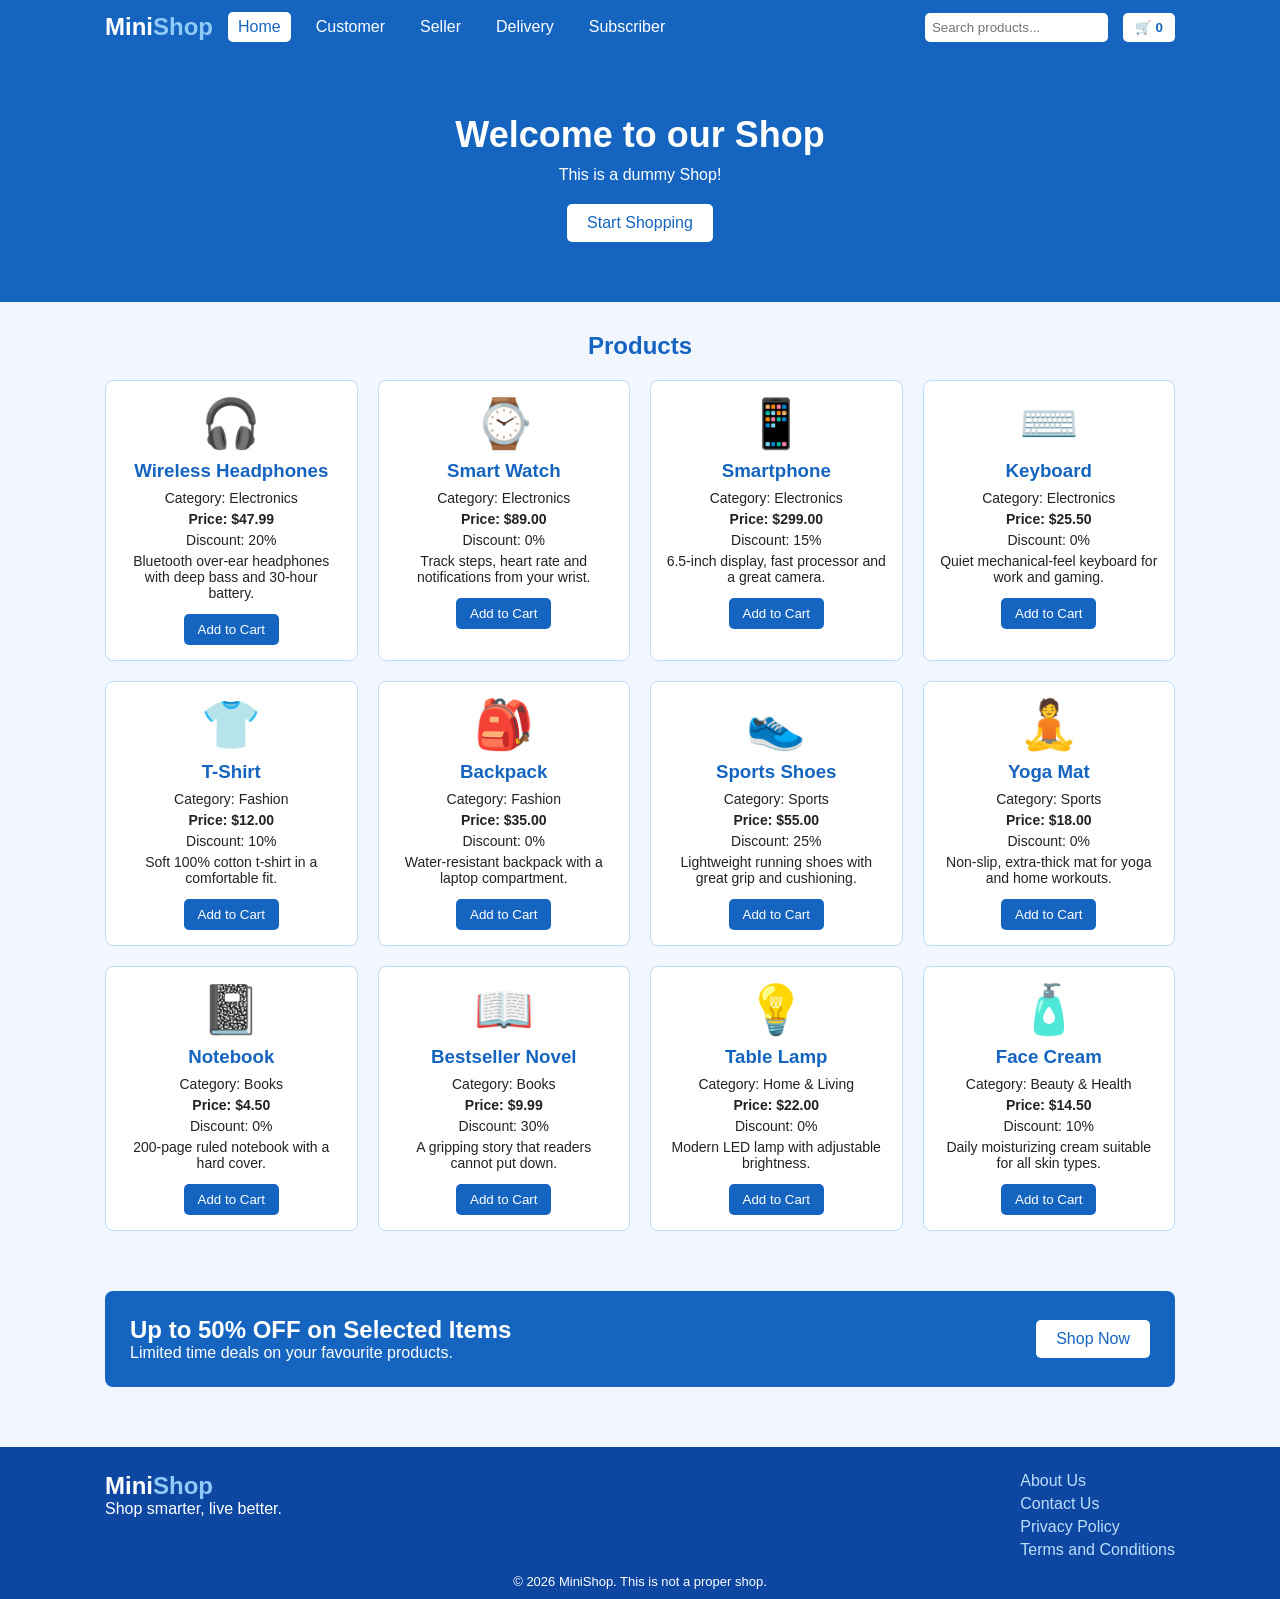
==== index.html @ 2b52692c "front-end" ====
<!DOCTYPE html>
<html lang="en">
  <head>
    <meta charset="UTF-8" />
    <meta name="viewport" content="width=device-width, initial-scale=1.0" />
    <title>MiniShop</title>
    <link rel="stylesheet" href="style.css" />
  </head>
  <body>

    <header class="navbar">
      <div class="container nav-inner">
        <a href="#" class="logo" data-page="home">Mini<span>Shop</span></a>

        <nav id="navLinks" class="nav-links">
          <a href="#" data-page="home" class="active">Home</a>
          <a href="#" data-page="customer">Customer</a>
          <a href="#" >Seller</a>
          <a href="#" >Delivery</a>
          <a href="#" >Subscriber</a>
        </nav>

        <input type="search" id="searchInput" placeholder="Search products..." />
        <button id="cartBtn" class="cart-btn">🛒 <span id="cartCount">0</span></button>
        <button id="menuToggle" class="menu-toggle">☰</button>
      </div>
    </header>

    <main>
   
      <div id="home" class="page">
        <section class="first">
          <h1>Welcome to our Shop</h1>
          <p>This is a dummy Shop!</p>
          <button id="startShopping" class="btn btn-light">Start Shopping</button>
        </section>

        <section id="products" class="container section">
          <h2 class="section-title">Products</h2>

          <div class="product-grid">
            <div class="product-card">
              <div class="product-icon">🎧</div>
              <h3>Wireless Headphones</h3>
              <p>Category: Electronics</p>
              <p class="price">Price: $47.99</p>
              <p>Discount: 20%</p>
              <p>Bluetooth over-ear headphones with deep bass and 30-hour battery.</p>
              <button class="add-to-cart">Add to Cart</button>
            </div>

            <div class="product-card">
              <div class="product-icon">⌚</div>
              <h3>Smart Watch</h3>
              <p>Category: Electronics</p>
              <p class="price">Price: $89.00</p>
              <p>Discount: 0%</p>
              <p>Track steps, heart rate and notifications from your wrist.</p>
              <button class="add-to-cart">Add to Cart</button>
            </div>

            <div class="product-card">
              <div class="product-icon">📱</div>
              <h3>Smartphone</h3>
              <p>Category: Electronics</p>
              <p class="price">Price: $299.00</p>
              <p>Discount: 15%</p>
              <p>6.5-inch display, fast processor and a great camera.</p>
              <button class="add-to-cart">Add to Cart</button>
            </div>

            <div class="product-card">
              <div class="product-icon">⌨️</div>
              <h3>Keyboard</h3>
              <p>Category: Electronics</p>
              <p class="price">Price: $25.50</p>
              <p>Discount: 0%</p>
              <p>Quiet mechanical-feel keyboard for work and gaming.</p>
              <button class="add-to-cart">Add to Cart</button>
            </div>

            <div class="product-card">
              <div class="product-icon">👕</div>
              <h3>T-Shirt</h3>
              <p>Category: Fashion</p>
              <p class="price">Price: $12.00</p>
              <p>Discount: 10%</p>
              <p>Soft 100% cotton t-shirt in a comfortable fit.</p>
              <button class="add-to-cart">Add to Cart</button>
            </div>

            <div class="product-card">
              <div class="product-icon">🎒</div>
              <h3>Backpack</h3>
              <p>Category: Fashion</p>
              <p class="price">Price: $35.00</p>
              <p>Discount: 0%</p>
              <p>Water-resistant backpack with a laptop compartment.</p>
              <button class="add-to-cart">Add to Cart</button>
            </div>

            <div class="product-card">
              <div class="product-icon">👟</div>
              <h3>Sports Shoes</h3>
              <p>Category: Sports</p>
              <p class="price">Price: $55.00</p>
              <p>Discount: 25%</p>
              <p>Lightweight running shoes with great grip and cushioning.</p>
              <button class="add-to-cart">Add to Cart</button>
            </div>

            <div class="product-card">
              <div class="product-icon">🧘</div>
              <h3>Yoga Mat</h3>
              <p>Category: Sports</p>
              <p class="price">Price: $18.00</p>
              <p>Discount: 0%</p>
              <p>Non-slip, extra-thick mat for yoga and home workouts.</p>
              <button class="add-to-cart">Add to Cart</button>
            </div>

            <div class="product-card">
              <div class="product-icon">📓</div>
              <h3>Notebook</h3>
              <p>Category: Books</p>
              <p class="price">Price: $4.50</p>
              <p>Discount: 0%</p>
              <p>200-page ruled notebook with a hard cover.</p>
              <button class="add-to-cart">Add to Cart</button>
            </div>

            <div class="product-card">
              <div class="product-icon">📖</div>
              <h3>Bestseller Novel</h3>
              <p>Category: Books</p>
              <p class="price">Price: $9.99</p>
              <p>Discount: 30%</p>
              <p>A gripping story that readers cannot put down.</p>
              <button class="add-to-cart">Add to Cart</button>
            </div>

            <div class="product-card">
              <div class="product-icon">💡</div>
              <h3>Table Lamp</h3>
              <p>Category: Home &amp; Living</p>
              <p class="price">Price: $22.00</p>
              <p>Discount: 0%</p>
              <p>Modern LED lamp with adjustable brightness.</p>
              <button class="add-to-cart">Add to Cart</button>
            </div>

            <div class="product-card">
              <div class="product-icon">🧴</div>
              <h3>Face Cream</h3>
              <p>Category: Beauty &amp; Health</p>
              <p class="price">Price: $14.50</p>
              <p>Discount: 10%</p>
              <p>Daily moisturizing cream suitable for all skin types.</p>
              <button class="add-to-cart">Add to Cart</button>
            </div>
          </div>

          <p id="noResults" class="no-results" hidden>
            No products match your search. Try another word.
          </p>
        </section>

        <section class="container section">
          <div class="offer">
            <div>
              <h2>Up to 50% OFF on Selected Items</h2>
              <p>Limited time deals on your favourite products.</p>
            </div>
            <button id="shopNow" class="btn btn-light">Shop Now</button>
          </div>
        </section>
      </div>

      
      <div id="customer" class="page" hidden>
        <section class="container section">
          <h2 class="section-title">Customer Registration</h2>
          <form class="form-card" novalidate>
            <label>Full Name</label>
            <input type="text" name="full_name" placeholder="Your full name" />
            <small class="error"></small>

            <label>Email Address</label>
            <input type="email" name="email" placeholder="you@example.com" />
            <small class="error"></small>

            <label>Password</label>
            <input type="password" name="password" placeholder="At least 6 characters" />
            <small class="error"></small>

            <label>Confirm Password</label>
            <input type="password" name="confirm_password" placeholder="Repeat password" />
            <small class="error"></small>

            <label>Phone Number</label>
            <input type="tel" name="phone" placeholder="e.g. 01712345678" />
            <small class="error"></small>

            <label>Address</label>
            <textarea name="address" rows="3" placeholder="Your address"></textarea>
            <small class="error"></small>

            <button type="submit" class="btn btn-primary">Register as Customer</button>
          </form>
        </section>
      </div>

    </main>

    <footer class="footer">
      <div class="container footer-inner">
        <div>
          <a href="#" class="logo" data-page="home">Mini<span>Shop</span></a>
          <p>Shop smarter, live better.</p>
        </div>
        <div class="footer-links">
          <a href="#" class="info-link">About Us</a>
          <a href="#" class="info-link">Contact Us</a>
          <a href="#" class="info-link">Privacy Policy</a>
          <a href="#" class="info-link">Terms and Conditions</a>
        </div>
      </div>
      <p class="copyright">&copy; 2026 MiniShop. This is not a proper shop.</p>
    </footer>

    <div id="message" class="message"></div>

    <script src="script.js"></script>
  </body>
</html>
---- style.css ----
* {
  box-sizing: border-box;
  margin: 0;
  padding: 0;
}

body {
  font-family: Arial, sans-serif;
  background-color: #f2f7ff;
  color: #222;
}

a {
  text-decoration: none;
}

.container {
  max-width: 1100px;
  margin: 0 auto;
  padding: 0 15px;
}

.section {
  padding: 30px 15px;
}

.section-title {
  text-align: center;
  color: #1565c0;
  margin-bottom: 20px;
}

.navbar {
  background-color: #1565c0;
  padding: 12px 0;
  position: sticky;
  top: 0;
  z-index: 10;
}

.nav-inner {
  display: flex;
  align-items: center;
  gap: 15px;
  flex-wrap: wrap;
}

.logo {
  color: white;
  font-size: 24px;
  font-weight: bold;
}

.logo span {
  color: #90caf9;
}

.nav-links {
  display: flex;
  gap: 15px;
}

.nav-links a {
  color: white;
  padding: 6px 10px;
  border-radius: 5px;
}

.nav-links a:hover,
.nav-links a.active {
  background-color: white;
  color: #1565c0;
}

#searchInput {
  padding: 7px;
  border: none;
  border-radius: 5px;
  margin-left: auto;
}

.cart-btn {
  background-color: white;
  color: #1565c0;
  border: none;
  padding: 7px 12px;
  border-radius: 5px;
  cursor: pointer;
  font-weight: bold;
}

.menu-toggle {
  display: none;
  background: none;
  border: none;
  color: white;
  font-size: 24px;
  cursor: pointer;
}

.first {
  background-color: #1565c0;
  color: white;
  text-align: center;
  padding: 60px 15px;
}

.first h1 {
  font-size: 36px;
  margin-bottom: 10px;
}

.first p {
  margin-bottom: 20px;
}

.btn {
  padding: 10px 20px;
  border: none;
  border-radius: 5px;
  font-size: 16px;
  cursor: pointer;
}

.btn-light {
  background-color: white;
  color: #1565c0;
}

.btn-primary {
  background-color: #1565c0;
  color: white;
  width: 100%;
  margin-top: 10px;
}

.btn:hover {
  opacity: 0.85;
}

.product-grid {
  display: grid;
  grid-template-columns: repeat(auto-fill, minmax(240px, 1fr));
  gap: 20px;
}

.product-card {
  background-color: white;
  border: 1px solid #bbdefb;
  border-radius: 8px;
  padding: 15px;
  text-align: center;
}

.product-card:hover {
  box-shadow: 0 4px 10px rgba(21, 101, 192, 0.3);
}

.product-icon {
  font-size: 48px;
}

.product-card h3 {
  color: #1565c0;
  margin: 8px 0;
}

.product-card p {
  font-size: 14px;
  margin-bottom: 5px;
}

.price {
  font-weight: bold;
}

.add-to-cart {
  background-color: #1565c0;
  color: white;
  border: none;
  padding: 8px 14px;
  border-radius: 5px;
  cursor: pointer;
  margin-top: 8px;
}

.add-to-cart:hover {
  background-color: #0d47a1;
}

.no-results {
  text-align: center;
  color: #c62828;
  margin-top: 20px;
}

.offer {
  background-color: #1565c0;
  color: white;
  padding: 25px;
  border-radius: 8px;
  display: flex;
  justify-content: space-between;
  align-items: center;
  flex-wrap: wrap;
  gap: 15px;
}

.form-card {
  background-color: white;
  max-width: 450px;
  margin: 0 auto;
  padding: 25px;
  border-radius: 8px;
  border: 1px solid #bbdefb;
}

.form-card label {
  display: block;
  margin-top: 12px;
  font-weight: bold;
  color: #1565c0;
}

.form-card input,
.form-card select,
.form-card textarea {
  width: 100%;
  padding: 8px;
  margin-top: 5px;
  border: 1px solid #90caf9;
  border-radius: 5px;
  font-size: 14px;
}

.error {
  color: #c62828;
  font-size: 13px;
}

.success {
  color: #2e7d32;
  margin-top: 10px;
  text-align: center;
}

.footer {
  background-color: #0d47a1;
  color: white;
  padding: 25px 0 10px;
  margin-top: 30px;
}

.footer-inner {
  display: flex;
  justify-content: space-between;
  flex-wrap: wrap;
  gap: 15px;
}

.footer-links {
  display: flex;
  flex-direction: column;
  gap: 5px;
}

.footer-links a {
  color: #bbdefb;
}

.copyright {
  text-align: center;
  margin-top: 15px;
  font-size: 13px;
}

.message {
  position: fixed;
  bottom: 20px;
  left: 50%;
  transform: translateX(-50%);
  background-color: #1565c0;
  color: white;
  padding: 10px 20px;
  border-radius: 5px;
  display: none;
}

.message.show {
  display: block;
}

@media (max-width: 700px) {
  .menu-toggle {
    display: block;
  }

  .nav-links {
    display: none;
    flex-direction: column;
    width: 100%;
  }

  .nav-links.open {
    display: flex;
  }

  #searchInput {
    margin-left: 0;
  }
}
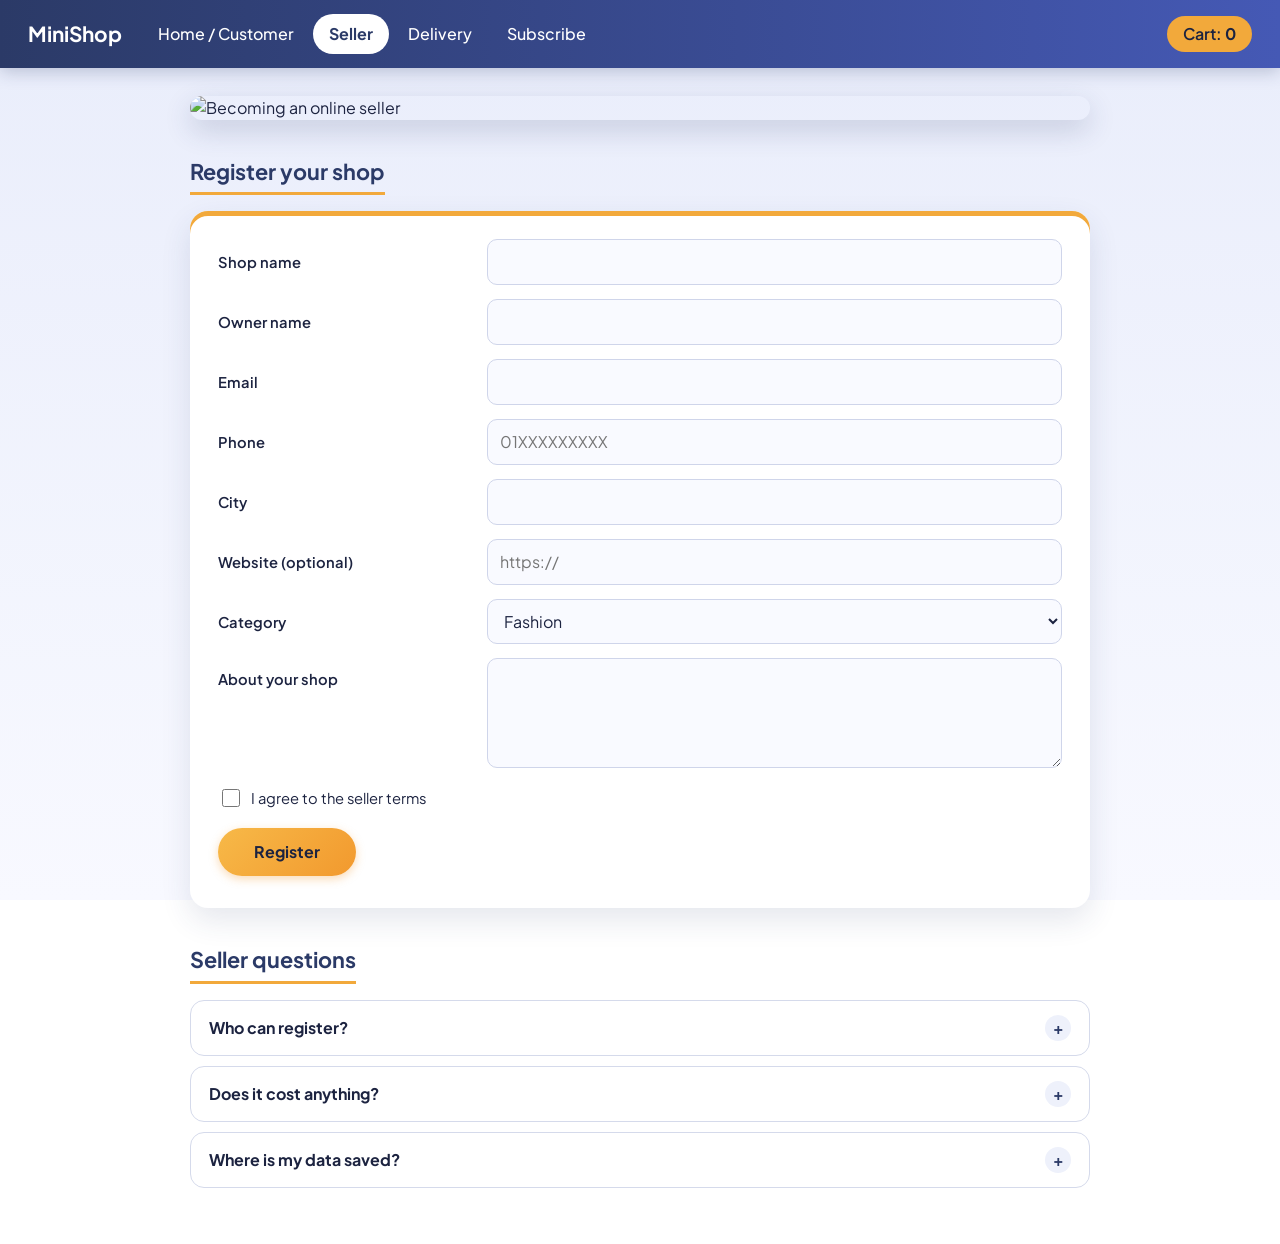
==== commit 093d814e: "Front-end" ====
--- a/index.html
+++ b/index.html
@@ -1,235 +1,114 @@
-<!DOCTYPE html>
-<html lang="en">
-  <head>
-    <meta charset="UTF-8" />
-    <meta name="viewport" content="width=device-width, initial-scale=1.0" />
-    <title>MiniShop</title>
-    <link rel="stylesheet" href="style.css" />
-  </head>
-  <body>
-
-    <header class="navbar">
-      <div class="container nav-inner">
-        <a href="#" class="logo" data-page="home">Mini<span>Shop</span></a>
-
-        <nav id="navLinks" class="nav-links">
-          <a href="#" data-page="home" class="active">Home</a>
-          <a href="#" data-page="customer">Customer</a>
-          <a href="#" >Seller</a>
-          <a href="#" >Delivery</a>
-          <a href="#" >Subscriber</a>
-        </nav>
-
-        <input type="search" id="searchInput" placeholder="Search products..." />
-        <button id="cartBtn" class="cart-btn">🛒 <span id="cartCount">0</span></button>
-        <button id="menuToggle" class="menu-toggle">☰</button>
-      </div>
-    </header>
-
-    <main>
-   
-      <div id="home" class="page">
-        <section class="first">
-          <h1>Welcome to our Shop</h1>
-          <p>This is a dummy Shop!</p>
-          <button id="startShopping" class="btn btn-light">Start Shopping</button>
-        </section>
-
-        <section id="products" class="container section">
-          <h2 class="section-title">Products</h2>
-
-          <div class="product-grid">
-            <div class="product-card">
-              <div class="product-icon">🎧</div>
-              <h3>Wireless Headphones</h3>
-              <p>Category: Electronics</p>
-              <p class="price">Price: $47.99</p>
-              <p>Discount: 20%</p>
-              <p>Bluetooth over-ear headphones with deep bass and 30-hour battery.</p>
-              <button class="add-to-cart">Add to Cart</button>
-            </div>
-
-            <div class="product-card">
-              <div class="product-icon">⌚</div>
-              <h3>Smart Watch</h3>
-              <p>Category: Electronics</p>
-              <p class="price">Price: $89.00</p>
-              <p>Discount: 0%</p>
-              <p>Track steps, heart rate and notifications from your wrist.</p>
-              <button class="add-to-cart">Add to Cart</button>
-            </div>
-
-            <div class="product-card">
-              <div class="product-icon">📱</div>
-              <h3>Smartphone</h3>
-              <p>Category: Electronics</p>
-              <p class="price">Price: $299.00</p>
-              <p>Discount: 15%</p>
-              <p>6.5-inch display, fast processor and a great camera.</p>
-              <button class="add-to-cart">Add to Cart</button>
-            </div>
-
-            <div class="product-card">
-              <div class="product-icon">⌨️</div>
-              <h3>Keyboard</h3>
-              <p>Category: Electronics</p>
-              <p class="price">Price: $25.50</p>
-              <p>Discount: 0%</p>
-              <p>Quiet mechanical-feel keyboard for work and gaming.</p>
-              <button class="add-to-cart">Add to Cart</button>
-            </div>
-
-            <div class="product-card">
-              <div class="product-icon">👕</div>
-              <h3>T-Shirt</h3>
-              <p>Category: Fashion</p>
-              <p class="price">Price: $12.00</p>
-              <p>Discount: 10%</p>
-              <p>Soft 100% cotton t-shirt in a comfortable fit.</p>
-              <button class="add-to-cart">Add to Cart</button>
-            </div>
-
-            <div class="product-card">
-              <div class="product-icon">🎒</div>
-              <h3>Backpack</h3>
-              <p>Category: Fashion</p>
-              <p class="price">Price: $35.00</p>
-              <p>Discount: 0%</p>
-              <p>Water-resistant backpack with a laptop compartment.</p>
-              <button class="add-to-cart">Add to Cart</button>
-            </div>
-
-            <div class="product-card">
-              <div class="product-icon">👟</div>
-              <h3>Sports Shoes</h3>
-              <p>Category: Sports</p>
-              <p class="price">Price: $55.00</p>
-              <p>Discount: 25%</p>
-              <p>Lightweight running shoes with great grip and cushioning.</p>
-              <button class="add-to-cart">Add to Cart</button>
-            </div>
-
-            <div class="product-card">
-              <div class="product-icon">🧘</div>
-              <h3>Yoga Mat</h3>
-              <p>Category: Sports</p>
-              <p class="price">Price: $18.00</p>
-              <p>Discount: 0%</p>
-              <p>Non-slip, extra-thick mat for yoga and home workouts.</p>
-              <button class="add-to-cart">Add to Cart</button>
-            </div>
-
-            <div class="product-card">
-              <div class="product-icon">📓</div>
-              <h3>Notebook</h3>
-              <p>Category: Books</p>
-              <p class="price">Price: $4.50</p>
-              <p>Discount: 0%</p>
-              <p>200-page ruled notebook with a hard cover.</p>
-              <button class="add-to-cart">Add to Cart</button>
-            </div>
-
-            <div class="product-card">
-              <div class="product-icon">📖</div>
-              <h3>Bestseller Novel</h3>
-              <p>Category: Books</p>
-              <p class="price">Price: $9.99</p>
-              <p>Discount: 30%</p>
-              <p>A gripping story that readers cannot put down.</p>
-              <button class="add-to-cart">Add to Cart</button>
-            </div>
-
-            <div class="product-card">
-              <div class="product-icon">💡</div>
-              <h3>Table Lamp</h3>
-              <p>Category: Home &amp; Living</p>
-              <p class="price">Price: $22.00</p>
-              <p>Discount: 0%</p>
-              <p>Modern LED lamp with adjustable brightness.</p>
-              <button class="add-to-cart">Add to Cart</button>
-            </div>
-
-            <div class="product-card">
-              <div class="product-icon">🧴</div>
-              <h3>Face Cream</h3>
-              <p>Category: Beauty &amp; Health</p>
-              <p class="price">Price: $14.50</p>
-              <p>Discount: 10%</p>
-              <p>Daily moisturizing cream suitable for all skin types.</p>
-              <button class="add-to-cart">Add to Cart</button>
-            </div>
-          </div>
-
-          <p id="noResults" class="no-results" hidden>
-            No products match your search. Try another word.
-          </p>
-        </section>
-
-        <section class="container section">
-          <div class="offer">
-            <div>
-              <h2>Up to 50% OFF on Selected Items</h2>
-              <p>Limited time deals on your favourite products.</p>
-            </div>
-            <button id="shopNow" class="btn btn-light">Shop Now</button>
-          </div>
-        </section>
-      </div>
-
-      
-      <div id="customer" class="page" hidden>
-        <section class="container section">
-          <h2 class="section-title">Customer Registration</h2>
-          <form class="form-card" novalidate>
-            <label>Full Name</label>
-            <input type="text" name="full_name" placeholder="Your full name" />
-            <small class="error"></small>
-
-            <label>Email Address</label>
-            <input type="email" name="email" placeholder="you@example.com" />
-            <small class="error"></small>
-
-            <label>Password</label>
-            <input type="password" name="password" placeholder="At least 6 characters" />
-            <small class="error"></small>
-
-            <label>Confirm Password</label>
-            <input type="password" name="confirm_password" placeholder="Repeat password" />
-            <small class="error"></small>
-
-            <label>Phone Number</label>
-            <input type="tel" name="phone" placeholder="e.g. 01712345678" />
-            <small class="error"></small>
-
-            <label>Address</label>
-            <textarea name="address" rows="3" placeholder="Your address"></textarea>
-            <small class="error"></small>
-
-            <button type="submit" class="btn btn-primary">Register as Customer</button>
-          </form>
-        </section>
-      </div>
-
-    </main>
-
-    <footer class="footer">
-      <div class="container footer-inner">
-        <div>
-          <a href="#" class="logo" data-page="home">Mini<span>Shop</span></a>
-          <p>Shop smarter, live better.</p>
-        </div>
-        <div class="footer-links">
-          <a href="#" class="info-link">About Us</a>
-          <a href="#" class="info-link">Contact Us</a>
-          <a href="#" class="info-link">Privacy Policy</a>
-          <a href="#" class="info-link">Terms and Conditions</a>
-        </div>
-      </div>
-      <p class="copyright">&copy; 2026 MiniShop. This is not a proper shop.</p>
-    </footer>
-
-    <div id="message" class="message"></div>
-
-    <script src="script.js"></script>
-  </body>
-</html>
+<!DOCTYPE html>
+<html>
+<head>
+  <title>Seller Registration - MiniShop</title>
+  <link rel="stylesheet" href="style.css">
+</head>
+
+<body>
+
+  <!-- TOP BAR -->
+  <header>
+    <b>MiniShop</b>
+
+    <nav>
+      <a href="index.html">Home / Customer</a>
+      <a href="seller.html" class="on">Seller</a>
+      <a href="delivery.html">Delivery</a>
+      <a href="subscribe.html">Subscribe</a>
+    </nav>
+
+    <span>Cart: <b id="cart">0</b></span>
+  </header>
+
+  <main>
+
+    <!-- PICTURE -->
+    <img src="https://m.media-amazon.com/images/G/31/amazonservices/Becoming_an_online_seller.jpg"
+         alt="Becoming an online seller">
+
+    <!-- FORM (one div for each line) -->
+    <h3>Register your shop</h3>
+
+    <form>
+
+      <div class="row">
+        <label for="shop">Shop name</label>
+        <input id="shop" name="shop" required>
+      </div>
+
+      <div class="row">
+        <label for="owner">Owner name</label>
+        <input id="owner" name="owner" required>
+      </div>
+
+      <div class="row">
+        <label for="email">Email</label>
+        <input id="email" name="email" type="email" required>
+      </div>
+
+      <div class="row">
+        <label for="phone">Phone</label>
+        <input id="phone" name="phone" type="tel" required placeholder="01XXXXXXXXX">
+      </div>
+
+      <div class="row">
+        <label for="city">City</label>
+        <input id="city" name="city" required>
+      </div>
+
+      <div class="row">
+        <label for="website">Website (optional)</label>
+        <input id="website" name="website" type="url" placeholder="https://">
+      </div>
+
+      <div class="row">
+        <label for="category">Category</label>
+        <select id="category" name="category">
+          <option>Fashion</option>
+          <option>Electronics</option>
+          <option>Books</option>
+          <option>Home</option>
+        </select>
+      </div>
+
+      <div class="row top">
+        <label for="about">About your shop</label>
+        <textarea id="about" name="about" required></textarea>
+      </div>
+
+      <label class="check">
+        <input type="checkbox" name="terms" required>
+        I agree to the seller terms
+      </label>
+
+      <div class="actions">
+        <button type="submit">Register</button>
+        <p id="msg"></p>
+      </div>
+
+    </form>
+
+    <!-- QUESTIONS (click to open) -->
+    <h3>Seller questions</h3>
+
+    <details>
+      <summary><b>Who can register?</b></summary>
+      <p>Anyone with a valid email and a mobile number.</p>
+    </details>
+
+    <details>
+      <summary><b>Does it cost anything?</b></summary>
+      <p>No. Registration is free in this demo.</p>
+    </details>
+
+    <details>
+      <summary><b>Where is my data saved?</b></summary>
+      <p>Only in your browser, on this device.</p>
+    </details>
+
+  </main>
+
+  <script src="app.js"></script>
+</body>
+</html>
--- a/style.css
+++ b/style.css
@@ -1,311 +1,311 @@
-* {
-  box-sizing: border-box;
-  margin: 0;
-  padding: 0;
-}
-
-body {
-  font-family: Arial, sans-serif;
-  background-color: #f2f7ff;
-  color: #222;
-}
-
-a {
-  text-decoration: none;
-}
-
-.container {
-  max-width: 1100px;
-  margin: 0 auto;
-  padding: 0 15px;
-}
-
-.section {
-  padding: 30px 15px;
-}
-
-.section-title {
-  text-align: center;
-  color: #1565c0;
-  margin-bottom: 20px;
-}
-
-.navbar {
-  background-color: #1565c0;
-  padding: 12px 0;
-  position: sticky;
-  top: 0;
-  z-index: 10;
-}
-
-.nav-inner {
-  display: flex;
-  align-items: center;
-  gap: 15px;
-  flex-wrap: wrap;
-}
-
-.logo {
-  color: white;
-  font-size: 24px;
-  font-weight: bold;
-}
-
-.logo span {
-  color: #90caf9;
-}
-
-.nav-links {
-  display: flex;
-  gap: 15px;
-}
-
-.nav-links a {
-  color: white;
-  padding: 6px 10px;
-  border-radius: 5px;
-}
-
-.nav-links a:hover,
-.nav-links a.active {
-  background-color: white;
-  color: #1565c0;
-}
-
-#searchInput {
-  padding: 7px;
-  border: none;
-  border-radius: 5px;
-  margin-left: auto;
-}
-
-.cart-btn {
-  background-color: white;
-  color: #1565c0;
-  border: none;
-  padding: 7px 12px;
-  border-radius: 5px;
-  cursor: pointer;
-  font-weight: bold;
-}
-
-.menu-toggle {
-  display: none;
-  background: none;
-  border: none;
-  color: white;
-  font-size: 24px;
-  cursor: pointer;
-}
-
-.first {
-  background-color: #1565c0;
-  color: white;
-  text-align: center;
-  padding: 60px 15px;
-}
-
-.first h1 {
-  font-size: 36px;
-  margin-bottom: 10px;
-}
-
-.first p {
-  margin-bottom: 20px;
-}
-
-.btn {
-  padding: 10px 20px;
-  border: none;
-  border-radius: 5px;
-  font-size: 16px;
-  cursor: pointer;
-}
-
-.btn-light {
-  background-color: white;
-  color: #1565c0;
-}
-
-.btn-primary {
-  background-color: #1565c0;
-  color: white;
-  width: 100%;
-  margin-top: 10px;
-}
-
-.btn:hover {
-  opacity: 0.85;
-}
-
-.product-grid {
-  display: grid;
-  grid-template-columns: repeat(auto-fill, minmax(240px, 1fr));
-  gap: 20px;
-}
-
-.product-card {
-  background-color: white;
-  border: 1px solid #bbdefb;
-  border-radius: 8px;
-  padding: 15px;
-  text-align: center;
-}
-
-.product-card:hover {
-  box-shadow: 0 4px 10px rgba(21, 101, 192, 0.3);
-}
-
-.product-icon {
-  font-size: 48px;
-}
-
-.product-card h3 {
-  color: #1565c0;
-  margin: 8px 0;
-}
-
-.product-card p {
-  font-size: 14px;
-  margin-bottom: 5px;
-}
-
-.price {
-  font-weight: bold;
-}
-
-.add-to-cart {
-  background-color: #1565c0;
-  color: white;
-  border: none;
-  padding: 8px 14px;
-  border-radius: 5px;
-  cursor: pointer;
-  margin-top: 8px;
-}
-
-.add-to-cart:hover {
-  background-color: #0d47a1;
-}
-
-.no-results {
-  text-align: center;
-  color: #c62828;
-  margin-top: 20px;
-}
-
-.offer {
-  background-color: #1565c0;
-  color: white;
-  padding: 25px;
-  border-radius: 8px;
-  display: flex;
-  justify-content: space-between;
-  align-items: center;
-  flex-wrap: wrap;
-  gap: 15px;
-}
-
-.form-card {
-  background-color: white;
-  max-width: 450px;
-  margin: 0 auto;
-  padding: 25px;
-  border-radius: 8px;
-  border: 1px solid #bbdefb;
-}
-
-.form-card label {
-  display: block;
-  margin-top: 12px;
-  font-weight: bold;
-  color: #1565c0;
-}
-
-.form-card input,
-.form-card select,
-.form-card textarea {
-  width: 100%;
-  padding: 8px;
-  margin-top: 5px;
-  border: 1px solid #90caf9;
-  border-radius: 5px;
-  font-size: 14px;
-}
-
-.error {
-  color: #c62828;
-  font-size: 13px;
-}
-
-.success {
-  color: #2e7d32;
-  margin-top: 10px;
-  text-align: center;
-}
-
-.footer {
-  background-color: #0d47a1;
-  color: white;
-  padding: 25px 0 10px;
-  margin-top: 30px;
-}
-
-.footer-inner {
-  display: flex;
-  justify-content: space-between;
-  flex-wrap: wrap;
-  gap: 15px;
-}
-
-.footer-links {
-  display: flex;
-  flex-direction: column;
-  gap: 5px;
-}
-
-.footer-links a {
-  color: #bbdefb;
-}
-
-.copyright {
-  text-align: center;
-  margin-top: 15px;
-  font-size: 13px;
-}
-
-.message {
-  position: fixed;
-  bottom: 20px;
-  left: 50%;
-  transform: translateX(-50%);
-  background-color: #1565c0;
-  color: white;
-  padding: 10px 20px;
-  border-radius: 5px;
-  display: none;
-}
-
-.message.show {
-  display: block;
-}
-
-@media (max-width: 700px) {
-  .menu-toggle {
-    display: block;
-  }
-
-  .nav-links {
-    display: none;
-    flex-direction: column;
-    width: 100%;
-  }
-
-  .nav-links.open {
-    display: flex;
-  }
-
-  #searchInput {
-    margin-left: 0;
-  }
-}
+/* ===== FONT ===== */
+@import url("https://fonts.googleapis.com/css2?family=Plus+Jakarta+Sans:wght@400;500;600;700&display=swap");
+
+
+/* ===== PAGE ===== */
+body {
+  margin: 0;
+  font-family: "Plus Jakarta Sans", "Segoe UI", Arial, sans-serif;
+  color: #1c2340;
+  line-height: 1.5;
+  background: linear-gradient(180deg, #e9edfb, #f8f9ff);
+  background-attachment: fixed;
+}
+
+
+/* ===== TOP BAR ===== */
+header {
+  display: flex;
+  align-items: center;
+  gap: 20px;
+  background: linear-gradient(90deg, #2b3a67, #4559b5);
+  color: white;
+  padding: 14px 28px;
+  position: sticky;
+  top: 0;
+  z-index: 10;
+  box-shadow: 0 4px 16px rgba(43, 58, 103, 0.25);
+}
+
+/* shop name */
+header > b {
+  font-size: 1.3rem;
+}
+
+nav {
+  flex: 1;
+}
+
+nav a {
+  display: inline-block;
+  color: white;
+  text-decoration: none;
+  font-weight: 500;
+  padding: 8px 16px;
+  border-radius: 999px;
+}
+
+/* link under the mouse */
+nav a:hover {
+  background: rgba(255, 255, 255, 0.2);
+}
+
+/* current page */
+nav a.on {
+  background: white;
+  color: #2b3a67;
+  font-weight: 700;
+}
+
+/* cart box */
+header span {
+  background: #f2a93b;
+  color: #1c2340;
+  font-weight: 600;
+  padding: 6px 16px;
+  border-radius: 999px;
+}
+
+
+/* ===== MIDDLE PART ===== */
+main {
+  max-width: 900px;
+  margin: 28px auto 56px;
+  padding: 0 16px;
+}
+
+h3 {
+  display: inline-block;
+  color: #2b3a67;
+  font-size: 1.35rem;
+  margin: 36px 0 16px;
+  padding-bottom: 4px;
+  border-bottom: 3px solid #f2a93b;
+}
+
+
+/* ===== PICTURE ===== */
+img {
+  display: block;
+  width: 100%;
+  max-height: 280px;
+  object-fit: cover;
+  border-radius: 18px;
+  box-shadow: 0 10px 28px rgba(43, 58, 103, 0.2);
+}
+
+
+/* ===== FORM ===== */
+/* white card with a gold line on top */
+form {
+  background: white;
+  padding: 28px 28px 20px;
+  border-radius: 18px;
+  box-shadow: inset 0 5px 0 #f2a93b, 0 12px 30px rgba(43, 58, 103, 0.12);
+}
+
+/* one line: label on the left, box on the right */
+.row {
+  display: flex;
+  align-items: center;
+  gap: 16px;
+  margin-bottom: 14px;
+}
+
+.row label {
+  flex: 0 0 30%;
+  font-weight: 600;
+  font-size: 0.92rem;
+}
+
+.row input, .row select, .row textarea {
+  flex: 1;
+  width: auto;
+  min-width: 0;
+}
+
+/* textarea line: label stays at the top */
+.top {
+  align-items: flex-start;
+}
+
+.top label {
+  padding-top: 10px;
+}
+
+/* checkbox line */
+.check {
+  display: flex;
+  align-items: center;
+  gap: 8px;
+  margin: 18px 0;
+  font-size: 0.92rem;
+  cursor: pointer;
+}
+
+/* button line */
+.actions {
+  margin-bottom: 6px;
+}
+
+input, select, textarea {
+  box-sizing: border-box;
+  width: 100%;
+  padding: 10px 12px;
+  font: inherit;
+  color: #1c2340;
+  background: #f9faff;
+  border: 1px solid #cfd5ea;
+  border-radius: 10px;
+}
+
+/* blue glow when you click inside */
+input:focus, select:focus, textarea:focus {
+  outline: none;
+  border-color: #4559b5;
+  box-shadow: 0 0 0 3px rgba(69, 89, 181, 0.2);
+}
+
+textarea {
+  height: 110px;
+  resize: vertical;
+}
+
+/* small checkbox */
+input[type="checkbox"] {
+  width: 18px;
+  height: 18px;
+  padding: 0;
+  accent-color: #2b3a67;
+}
+
+/* red box when wrong */
+input:user-invalid,
+textarea:user-invalid {
+  border-color: #d64545;
+  background: #fff8f8;
+}
+
+/* green box when right */
+input:user-valid,
+textarea:user-valid {
+  border-color: #2e9e6b;
+}
+
+
+/* ===== BUTTON ===== */
+button {
+  background: linear-gradient(135deg, #f7b948, #f2992e);
+  color: #1c2340;
+  font: inherit;
+  font-weight: 700;
+  border: none;
+  padding: 12px 36px;
+  border-radius: 999px;
+  cursor: pointer;
+  box-shadow: 0 3px 10px rgba(242, 153, 46, 0.35);
+}
+
+button:hover {
+  transform: translateY(-2px);
+  box-shadow: 0 8px 18px rgba(242, 153, 46, 0.45);
+}
+
+#msg {
+  color: #1f7a4d;
+  font-weight: 600;
+  margin: 12px 0 0;
+}
+
+
+/* ===== QUESTIONS ===== */
+details {
+  background: white;
+  border: 1px solid #d5daeb;
+  border-radius: 14px;
+  margin-bottom: 10px;
+  overflow: hidden;
+}
+
+details:hover {
+  box-shadow: 0 6px 18px rgba(43, 58, 103, 0.1);
+}
+
+summary {
+  display: flex;
+  justify-content: space-between;
+  align-items: center;
+  padding: 14px 18px;
+  cursor: pointer;
+  list-style: none;
+}
+
+/* hide the small default arrow */
+summary::-webkit-details-marker {
+  display: none;
+}
+
+details p {
+  color: #5b6280;
+  margin: 0;
+  padding: 0 18px 16px;
+}
+
+/* + sign when closed */
+summary::after {
+  content: "+";
+  width: 26px;
+  height: 26px;
+  line-height: 26px;
+  text-align: center;
+  border-radius: 50%;
+  background: #eef1fb;
+  color: #2b3a67;
+  font-weight: 700;
+}
+
+/* − sign when open */
+details[open] summary::after {
+  content: "−";
+  background: #f2a93b;
+  color: #1c2340;
+}
+
+
+/* ===== PHONE SCREEN ===== */
+@media (max-width: 640px) {
+  header {
+    flex-wrap: wrap;
+    padding: 12px 16px;
+  }
+
+  nav {
+    order: 3;
+    flex-basis: 100%;
+    overflow-x: auto;
+    white-space: nowrap;
+  }
+
+  form {
+    padding: 22px 18px 14px;
+  }
+
+  /* label goes above its box */
+  .row {
+    flex-direction: column;
+    align-items: stretch;
+    gap: 6px;
+  }
+
+  .row label {
+    flex: none;
+  }
+
+  .row input, .row select, .row textarea {
+    flex: none;
+  }
+
+  .top label {
+    padding-top: 0;
+  }
+}
